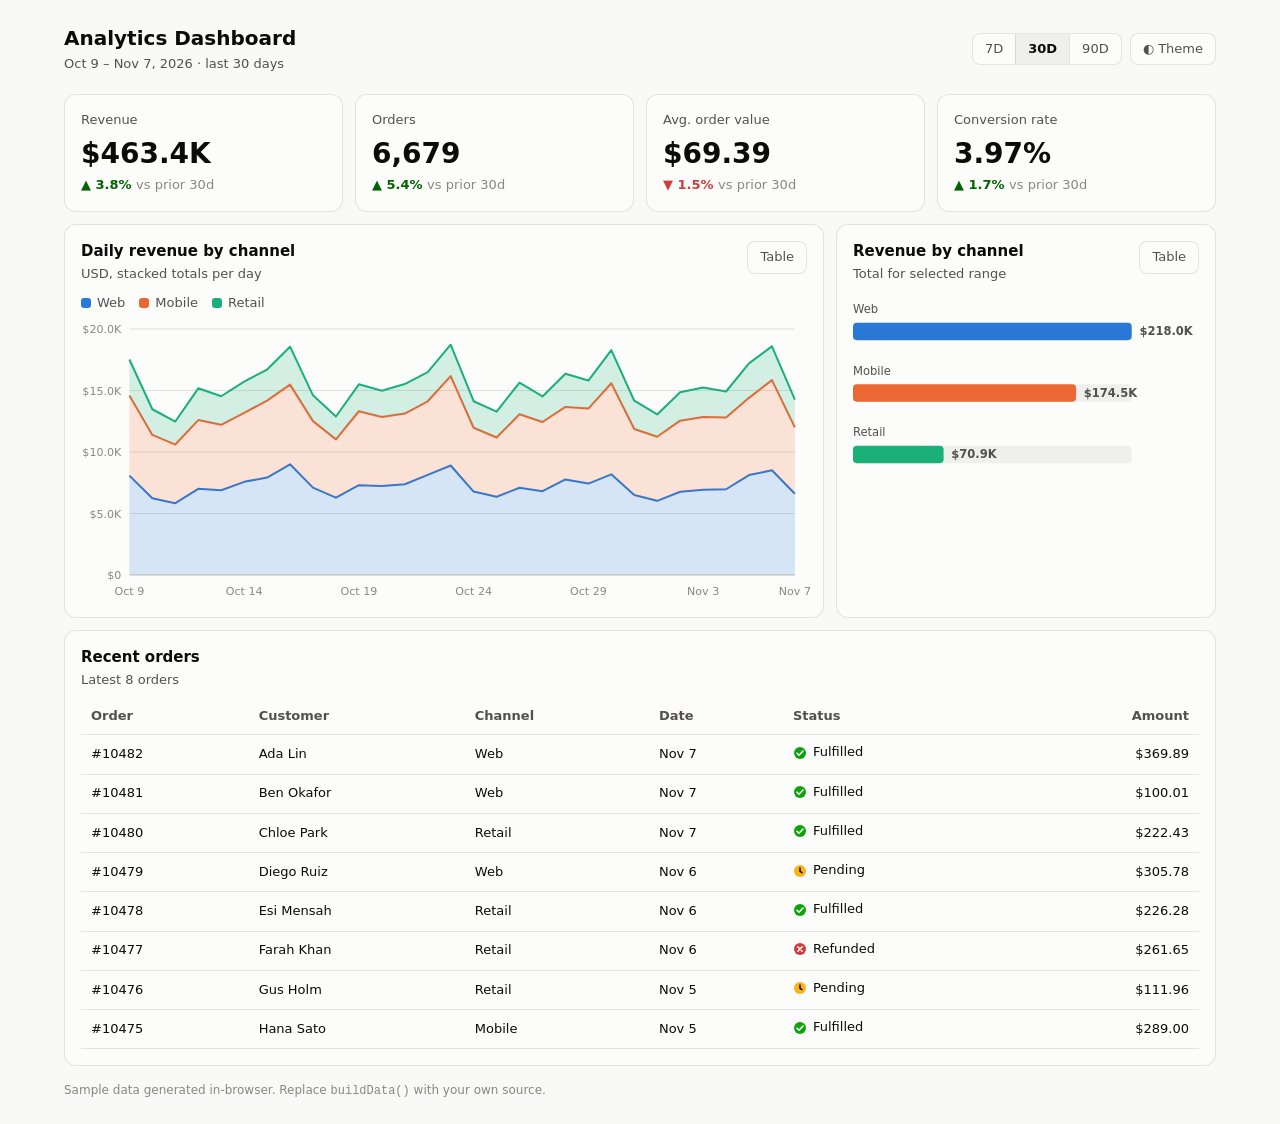
==== index.html @ fd79f094 "Add analytics dashboard Self-contained HTML dashboard with KPI tiles, stacked daily revenue chart, c" ====
<!DOCTYPE html>
<html lang="en">
<head>
<meta charset="utf-8">
<meta name="viewport" content="width=device-width, initial-scale=1">
<title>Analytics Dashboard</title>
<style>
  .viz-root {
    color-scheme: light;
    --page: #f9f9f7;
    --surface-1: #fcfcfb;
    --text-primary: #0b0b0b;
    --text-secondary: #52514e;
    --text-muted: #898781;
    --grid: #e1e0d9;
    --axis: #c3c2b7;
    --border: rgba(11,11,11,0.10);
    --good-text: #006300;
    --bad-text: #d03b3b;
    --series-1: #2a78d6;
    --series-2: #eb6834;
    --series-3: #1baf7a;
    --wash: rgba(11,11,11,0.05);
  }
  @media (prefers-color-scheme: dark) {
    :root:where(:not([data-theme="light"])) .viz-root {
      color-scheme: dark;
      --page: #0d0d0d; --surface-1: #1a1a19;
      --text-primary: #f0efec; --text-secondary: #c3c2b7; --text-muted: #898781;
      --grid: #2c2c2a; --axis: #383835; --border: rgba(255,255,255,0.10);
      --good-text: #0ca30c; --bad-text: #e66767;
      --series-1: #3987e5; --series-2: #d95926; --series-3: #199e70;
      --wash: rgba(255,255,255,0.06);
    }
  }
  :root[data-theme="dark"] .viz-root {
    color-scheme: dark;
    --page: #0d0d0d; --surface-1: #1a1a19;
    --text-primary: #f0efec; --text-secondary: #c3c2b7; --text-muted: #898781;
    --grid: #2c2c2a; --axis: #383835; --border: rgba(255,255,255,0.10);
    --good-text: #0ca30c; --bad-text: #e66767;
    --series-1: #3987e5; --series-2: #d95926; --series-3: #199e70;
    --wash: rgba(255,255,255,0.06);
  }

  * { box-sizing: border-box; }
  body { margin: 0; }
  html:has(.viz-root) body { background: #f9f9f7; }
  @media (prefers-color-scheme: dark) { html:where(:not([data-theme="light"])) body { background: #0d0d0d; } }
  html[data-theme="dark"] body { background: #0d0d0d; }
  html[data-theme="light"] body { background: #f9f9f7; }
  .viz-root {
    min-height: 100vh; background: var(--page); color: var(--text-primary);
    font: 14px/1.45 system-ui, -apple-system, "Segoe UI", sans-serif;
    padding: 24px; max-width: 1200px; margin: 0 auto;
  }
  header { display: flex; flex-wrap: wrap; gap: 12px; align-items: center; justify-content: space-between; margin-bottom: 20px; }
  h1 { font-size: 20px; margin: 0; font-weight: 650; }
  .sub { color: var(--text-secondary); font-size: 13px; margin-top: 2px; }
  .controls { display: flex; gap: 8px; align-items: center; flex-wrap: wrap; }
  .seg { display: inline-flex; border: 1px solid var(--border); border-radius: 8px; overflow: hidden; background: var(--surface-1); }
  .seg button, .btn {
    font: inherit; font-size: 13px; color: var(--text-secondary); background: transparent;
    border: 0; padding: 6px 12px; cursor: pointer;
  }
  .seg button + button { border-left: 1px solid var(--border); }
  .seg button[aria-pressed="true"] { color: var(--text-primary); background: var(--wash); font-weight: 600; }
  .btn { border: 1px solid var(--border); border-radius: 8px; background: var(--surface-1); }
  .seg button:hover, .btn:hover { background: var(--wash); }

  .tiles { display: grid; grid-template-columns: repeat(auto-fit, minmax(200px, 1fr)); gap: 12px; margin-bottom: 12px; }
  .card { background: var(--surface-1); border: 1px solid var(--border); border-radius: 12px; padding: 16px; }
  .tile .label { color: var(--text-secondary); font-size: 13px; }
  .tile .value { font-size: 28px; font-weight: 650; margin: 4px 0 2px; }
  .delta { font-size: 13px; font-weight: 600; }
  .delta.up { color: var(--good-text); }
  .delta.down { color: var(--bad-text); }
  .delta .vs { color: var(--text-muted); font-weight: 400; }

  .grid2 { display: grid; grid-template-columns: 2fr 1fr; gap: 12px; margin-bottom: 12px; }
  @media (max-width: 860px) { .grid2 { grid-template-columns: 1fr; } }
  .card h2 { font-size: 15px; margin: 0; font-weight: 600; }
  .card .cap { color: var(--text-secondary); font-size: 13px; margin: 2px 0 10px; }
  .card-head { display: flex; justify-content: space-between; align-items: flex-start; gap: 8px; }
  .legend { display: flex; gap: 14px; flex-wrap: wrap; font-size: 13px; color: var(--text-secondary); margin-bottom: 6px; }
  .legend span { display: inline-flex; align-items: center; gap: 6px; }
  .legend i { width: 10px; height: 10px; border-radius: 3px; display: inline-block; }

  .chart { position: relative; width: 100%; }
  .chart svg { display: block; width: 100%; height: auto; overflow: visible; }
  .chart text { fill: var(--text-muted); font-size: 11px; font-variant-numeric: tabular-nums; }
  .chart .dl { fill: var(--text-secondary); font-size: 12px; font-weight: 600; }
  .tooltip {
    position: absolute; pointer-events: none; background: var(--surface-1); color: var(--text-primary);
    border: 1px solid var(--border); border-radius: 8px; padding: 8px 10px; font-size: 12px;
    box-shadow: 0 4px 16px rgba(0,0,0,0.12); white-space: nowrap; opacity: 0; transition: opacity .08s; z-index: 5;
  }
  .tooltip .t { color: var(--text-secondary); margin-bottom: 4px; }
  .tooltip .r { display: flex; gap: 8px; align-items: center; justify-content: space-between; }
  .tooltip .r b { font-variant-numeric: tabular-nums; font-weight: 600; }
  .tooltip i { width: 8px; height: 8px; border-radius: 2px; display: inline-block; margin-right: 6px; }

  table { width: 100%; border-collapse: collapse; font-size: 13px; }
  th, td { text-align: left; padding: 8px 10px; border-bottom: 1px solid var(--border); }
  th { color: var(--text-secondary); font-weight: 600; }
  td.num, th.num { text-align: right; font-variant-numeric: tabular-nums; }
  .table-wrap { max-height: 320px; overflow: auto; }
  .status { display: inline-flex; align-items: center; gap: 6px; }
  .status svg { width: 14px; height: 14px; }
  .hidden { display: none; }
  footer { color: var(--text-muted); font-size: 12px; margin-top: 16px; }
</style>
</head>
<body>
<div class="viz-root">
  <header>
    <div>
      <h1>Analytics Dashboard</h1>
      <div class="sub" id="rangeLabel"></div>
    </div>
    <div class="controls">
      <div class="seg" role="group" aria-label="Date range" id="rangeSeg">
        <button data-days="7">7D</button>
        <button data-days="30" aria-pressed="true">30D</button>
        <button data-days="90">90D</button>
      </div>
      <button class="btn" id="themeBtn" aria-label="Toggle theme">◐ Theme</button>
    </div>
  </header>

  <section class="tiles" id="tiles"></section>

  <section class="grid2">
    <div class="card">
      <div class="card-head">
        <div>
          <h2>Daily revenue by channel</h2>
          <div class="cap">USD, stacked totals per day</div>
        </div>
        <button class="btn" data-toggle="revenue">Table</button>
      </div>
      <div class="legend" id="revLegend"></div>
      <div class="chart" id="revChart"></div>
      <div class="table-wrap hidden" id="revTable"></div>
    </div>
    <div class="card">
      <div class="card-head">
        <div>
          <h2>Revenue by channel</h2>
          <div class="cap">Total for selected range</div>
        </div>
        <button class="btn" data-toggle="channel">Table</button>
      </div>
      <div class="chart" id="chanChart"></div>
      <div class="table-wrap hidden" id="chanTable"></div>
    </div>
  </section>

  <section class="card">
    <h2>Recent orders</h2>
    <div class="cap">Latest 8 orders</div>
    <div id="orders"></div>
  </section>

  <footer>Sample data generated in-browser. Replace <code>buildData()</code> with your own source.</footer>
</div>

<script>
(() => {
  // ---------- Sample data (deterministic) ----------
  const CHANNELS = [
    { key: 'web',    name: 'Web',    color: 'var(--series-1)' },
    { key: 'mobile', name: 'Mobile', color: 'var(--series-2)' },
    { key: 'retail', name: 'Retail', color: 'var(--series-3)' },
  ];
  function rng(seed) { return () => (seed = (seed * 16807) % 2147483647) / 2147483647; }
  function buildData() {
    const r = rng(42), days = [], today = new Date('2026-11-07');
    for (let i = 179; i >= 0; i--) {
      const d = new Date(today); d.setDate(d.getDate() - i);
      const t = 180 - i, wk = [0.85, 1, 1, 1.02, 1.08, 1.2, 0.95][d.getDay()];
      days.push({
        date: d,
        web:    Math.round((5200 + t * 9  + r() * 900) * wk),
        mobile: Math.round((3100 + t * 14 + r() * 700) * wk),
        retail: Math.round((2400 - t * 2  + r() * 600) * wk),
        orders: Math.round((140 + t * 0.4 + r() * 30) * wk),
        visitors: Math.round((4200 + t * 6 + r() * 600) * wk),
      });
    }
    return days;
  }
  const DATA = buildData();
  const fmt$ = v => '$' + (v >= 1e6 ? (v / 1e6).toFixed(2) + 'M' : v >= 1e3 ? (v / 1e3).toFixed(1) + 'K' : v.toFixed(0));
  const fmtN = v => v.toLocaleString('en-US');
  const fmtD = d => d.toLocaleDateString('en-US', { month: 'short', day: 'numeric' });
  const sum = (a, f) => a.reduce((s, x) => s + f(x), 0);
  const total = d => d.web + d.mobile + d.retail;
  const svgNS = 'http://www.w3.org/2000/svg';
  const el = (tag, attrs = {}, parent) => {
    const n = document.createElementNS(svgNS, tag);
    for (const k in attrs) n.setAttribute(k, attrs[k]);
    if (parent) parent.appendChild(n);
    return n;
  };
  const niceMax = v => { const p = Math.pow(10, Math.floor(Math.log10(v))); return Math.ceil(v / p / 2) * 2 * p; };

  let days = 30;

  // ---------- KPI tiles ----------
  function renderTiles(cur, prev) {
    const kpis = [
      { label: 'Revenue', f: d => total(d), fmt: fmt$ },
      { label: 'Orders', f: d => d.orders, fmt: fmtN },
      { label: 'Avg. order value', agg: a => sum(a, total) / sum(a, d => d.orders), fmt: v => '$' + v.toFixed(2) },
      { label: 'Conversion rate', agg: a => sum(a, d => d.orders) / sum(a, d => d.visitors) * 100, fmt: v => v.toFixed(2) + '%' },
    ];
    const box = document.getElementById('tiles'); box.innerHTML = '';
    for (const k of kpis) {
      const c = k.agg ? k.agg(cur) : sum(cur, k.f), p = k.agg ? k.agg(prev) : sum(prev, k.f);
      const pct = (c - p) / p * 100, up = pct >= 0;
      const div = document.createElement('div'); div.className = 'card tile';
      div.innerHTML = `<div class="label">${k.label}</div><div class="value">${k.fmt(c)}</div>
        <div class="delta ${up ? 'up' : 'down'}">${up ? '▲' : '▼'} ${Math.abs(pct).toFixed(1)}% <span class="vs">vs prior ${days}d</span></div>`;
      box.appendChild(div);
    }
  }

  // ---------- Tooltip helper ----------
  function tooltip(container) {
    const t = document.createElement('div'); t.className = 'tooltip'; container.appendChild(t);
    return {
      show(html, x, y) {
        t.innerHTML = html; t.style.opacity = 1;
        const w = t.offsetWidth, cw = container.clientWidth;
        t.style.left = Math.min(Math.max(x + 12, 0), cw - w) + 'px';
        t.style.top = Math.max(y - t.offsetHeight - 8, 0) + 'px';
      },
      hide() { t.style.opacity = 0; },
    };
  }

  // ---------- Stacked area (line) chart ----------
  function renderRevenue(cur) {
    const box = document.getElementById('revChart'); box.innerHTML = '';
    const W = 720, H = 280, m = { t: 10, r: 12, b: 26, l: 48 };
    const iw = W - m.l - m.r, ih = H - m.t - m.b;
    const svg = el('svg', { viewBox: `0 0 ${W} ${H}`, role: 'img', 'aria-label': 'Stacked daily revenue by channel' }, box);
    const max = niceMax(Math.max(...cur.map(total)));
    const x = i => m.l + (cur.length === 1 ? iw / 2 : i / (cur.length - 1) * iw);
    const y = v => m.t + ih - v / max * ih;

    for (let k = 0; k <= 4; k++) {
      const v = max / 4 * k, yy = y(v);
      el('line', { x1: m.l, x2: W - m.r, y1: yy, y2: yy, stroke: k ? 'var(--grid)' : 'var(--axis)', 'stroke-width': 1 }, svg);
      el('text', { x: m.l - 8, y: yy + 4, 'text-anchor': 'end' }, svg).textContent = fmt$(v);
    }
    const step = Math.ceil(cur.length / 6);
    cur.forEach((d, i) => {
      if (i % step === 0 || i === cur.length - 1) {
        if (i !== cur.length - 1 && cur.length - 1 - i < step / 2) return;
        el('text', { x: x(i), y: H - 6, 'text-anchor': 'middle' }, svg).textContent = fmtD(d.date);
      }
    });

    // stacked bands, drawn bottom-up
    let base = cur.map(() => 0);
    CHANNELS.forEach(ch => {
      const top = cur.map((d, i) => base[i] + d[ch.key]);
      const pts = top.map((v, i) => `${x(i)},${y(v)}`).join(' ');
      const back = base.map((v, i) => `${x(i)},${y(v)}`).reverse().join(' ');
      el('polygon', { points: pts + ' ' + back, fill: ch.color, 'fill-opacity': 0.18 }, svg);
      el('polyline', { points: pts, fill: 'none', stroke: ch.color, 'stroke-width': 2, 'stroke-linejoin': 'round' }, svg);
      base = top;
    });

    // hover crosshair
    const cross = el('line', { y1: m.t, y2: m.t + ih, stroke: 'var(--text-muted)', 'stroke-width': 1, 'stroke-dasharray': '3 3', opacity: 0 }, svg);
    const dots = CHANNELS.map(ch => el('circle', { r: 4, fill: ch.color, stroke: 'var(--surface-1)', 'stroke-width': 2, opacity: 0 }, svg));
    const hit = el('rect', { x: m.l, y: m.t, width: iw, height: ih, fill: 'transparent' }, svg);
    const tt = tooltip(box);
    const move = ev => {
      const r = svg.getBoundingClientRect(), sx = (ev.clientX - r.left) / r.width * W;
      const i = Math.max(0, Math.min(cur.length - 1, Math.round((sx - m.l) / iw * (cur.length - 1))));
      const d = cur[i]; let acc = 0;
      cross.setAttribute('x1', x(i)); cross.setAttribute('x2', x(i)); cross.setAttribute('opacity', 1);
      CHANNELS.forEach((ch, j) => { acc += d[ch.key]; dots[j].setAttribute('cx', x(i)); dots[j].setAttribute('cy', y(acc)); dots[j].setAttribute('opacity', 1); });
      const rows = [...CHANNELS].reverse().map(ch => `<div class="r"><span><i style="background:${ch.color}"></i>${ch.name}</span><b>${fmt$(d[ch.key])}</b></div>`).join('');
      tt.show(`<div class="t">${fmtD(d.date)}</div>${rows}<div class="r" style="margin-top:4px"><span>Total</span><b>${fmt$(total(d))}</b></div>`,
        x(i) / W * r.width, y(total(d)) / H * r.height);
    };
    hit.addEventListener('pointermove', move);
    hit.addEventListener('pointerleave', () => { tt.hide(); cross.setAttribute('opacity', 0); dots.forEach(c => c.setAttribute('opacity', 0)); });

    document.getElementById('revLegend').innerHTML = CHANNELS.map(ch => `<span><i style="background:${ch.color}"></i>${ch.name}</span>`).join('');
    document.getElementById('revTable').innerHTML = `<table><thead><tr><th>Date</th>${CHANNELS.map(c => `<th class="num">${c.name}</th>`).join('')}<th class="num">Total</th></tr></thead><tbody>${
      [...cur].reverse().map(d => `<tr><td>${fmtD(d.date)}</td>${CHANNELS.map(c => `<td class="num">${fmtN(d[c.key])}</td>`).join('')}<td class="num">${fmtN(total(d))}</td></tr>`).join('')}</tbody></table>`;
  }

  // ---------- Horizontal bar chart ----------
  function renderChannels(cur) {
    const box = document.getElementById('chanChart'); box.innerHTML = '';
    const vals = CHANNELS.map(ch => ({ ...ch, v: sum(cur, d => d[ch.key]) }));
    const all = sum(vals, d => d.v), max = Math.max(...vals.map(d => d.v));
    const W = 360, rowH = 64, H = vals.length * rowH + 8, lw = 0;
    const svg = el('svg', { viewBox: `0 0 ${W} ${H}`, role: 'img', 'aria-label': 'Revenue by channel' }, box);
    const tt = tooltip(box);
    vals.forEach((d, i) => {
      const y0 = i * rowH + 8, bw = Math.max(4, d.v / max * (W - 70));
      el('text', { x: lw, y: y0 + 12, class: 'dl', style: 'font-weight:500' }, svg).textContent = d.name;
      el('rect', { x: lw, y: y0 + 22, width: W - 70, height: 18, rx: 4, fill: 'var(--wash)' }, svg);
      el('rect', { x: lw, y: y0 + 22, width: bw, height: 18, rx: 4, fill: d.color }, svg);
      el('text', { x: lw + bw + 8, y: y0 + 35, class: 'dl' }, svg).textContent = fmt$(d.v);
      const hit = el('rect', { x: 0, y: y0, width: W, height: rowH, fill: 'transparent' }, svg);
      hit.addEventListener('pointermove', ev => {
        const r = box.getBoundingClientRect();
        tt.show(`<div class="t">${d.name}</div><div class="r"><span>Revenue</span><b>${fmt$(d.v)}</b></div><div class="r"><span>Share</span><b>${(d.v / all * 100).toFixed(1)}%</b></div>`,
          ev.clientX - r.left, ev.clientY - r.top);
      });
      hit.addEventListener('pointerleave', tt.hide);
    });
    document.getElementById('chanTable').innerHTML = `<table><thead><tr><th>Channel</th><th class="num">Revenue</th><th class="num">Share</th></tr></thead><tbody>${
      vals.map(d => `<tr><td>${d.name}</td><td class="num">${fmtN(d.v)}</td><td class="num">${(d.v / all * 100).toFixed(1)}%</td></tr>`).join('')}</tbody></table>`;
  }

  // ---------- Orders table ----------
  const ICONS = {
    Fulfilled: { color: '#0ca30c', svg: '<circle cx="7" cy="7" r="6" fill="#0ca30c"/><path d="M4 7.2l2 2 4-4.2" stroke="#fff" stroke-width="1.6" fill="none" stroke-linecap="round"/>' },
    Pending:   { color: '#fab219', svg: '<circle cx="7" cy="7" r="6" fill="#fab219"/><path d="M7 4v3.4l2 1.2" stroke="#0b0b0b" stroke-width="1.5" fill="none" stroke-linecap="round"/>' },
    Refunded:  { color: '#d03b3b', svg: '<circle cx="7" cy="7" r="6" fill="#d03b3b"/><path d="M4.8 4.8l4.4 4.4M9.2 4.8l-4.4 4.4" stroke="#fff" stroke-width="1.5" stroke-linecap="round"/>' },
  };
  function renderOrders() {
    const r = rng(7), names = ['Ada Lin', 'Ben Okafor', 'Chloe Park', 'Diego Ruiz', 'Esi Mensah', 'Farah Khan', 'Gus Holm', 'Hana Sato'];
    const st = ['Fulfilled', 'Fulfilled', 'Fulfilled', 'Pending', 'Fulfilled', 'Refunded', 'Pending', 'Fulfilled'];
    const rows = names.map((n, i) => ({ id: 10482 - i, n, ch: CHANNELS[Math.floor(r() * 3)].name, amt: 20 + r() * 380, s: st[i], d: DATA[DATA.length - 1 - Math.floor(i / 3)].date }));
    document.getElementById('orders').innerHTML = `<table><thead><tr><th>Order</th><th>Customer</th><th>Channel</th><th>Date</th><th>Status</th><th class="num">Amount</th></tr></thead><tbody>${
      rows.map(o => `<tr><td>#${o.id}</td><td>${o.n}</td><td>${o.ch}</td><td>${fmtD(o.d)}</td>
        <td><span class="status"><svg viewBox="0 0 14 14" aria-hidden="true">${ICONS[o.s].svg}</svg>${o.s}</span></td>
        <td class="num">$${o.amt.toFixed(2)}</td></tr>`).join('')}</tbody></table>`;
  }

  // ---------- Wiring ----------
  function render() {
    const cur = DATA.slice(-days), prev = DATA.slice(-days * 2, -days);
    document.getElementById('rangeLabel').textContent = `${fmtD(cur[0].date)} – ${fmtD(cur[cur.length - 1].date)}, 2026 · last ${days} days`;
    renderTiles(cur, prev); renderRevenue(cur); renderChannels(cur);
  }
  document.getElementById('rangeSeg').addEventListener('click', e => {
    const b = e.target.closest('button'); if (!b) return;
    days = +b.dataset.days;
    document.querySelectorAll('#rangeSeg button').forEach(x => x.setAttribute('aria-pressed', x === b));
    render();
  });
  document.querySelectorAll('[data-toggle]').forEach(b => b.addEventListener('click', () => {
    const k = b.dataset.toggle, chart = document.getElementById(k === 'revenue' ? 'revChart' : 'chanChart');
    const table = document.getElementById(k === 'revenue' ? 'revTable' : 'chanTable');
    const showTable = table.classList.contains('hidden');
    table.classList.toggle('hidden', !showTable); chart.classList.toggle('hidden', showTable);
    if (k === 'revenue') document.getElementById('revLegend').classList.toggle('hidden', showTable);
    b.textContent = showTable ? 'Chart' : 'Table';
  }));
  document.getElementById('themeBtn').addEventListener('click', () => {
    const root = document.documentElement;
    const dark = root.dataset.theme ? root.dataset.theme === 'dark' : matchMedia('(prefers-color-scheme: dark)').matches;
    root.dataset.theme = dark ? 'light' : 'dark';
  });
  render(); renderOrders();
})();
</script>
</body>
</html>
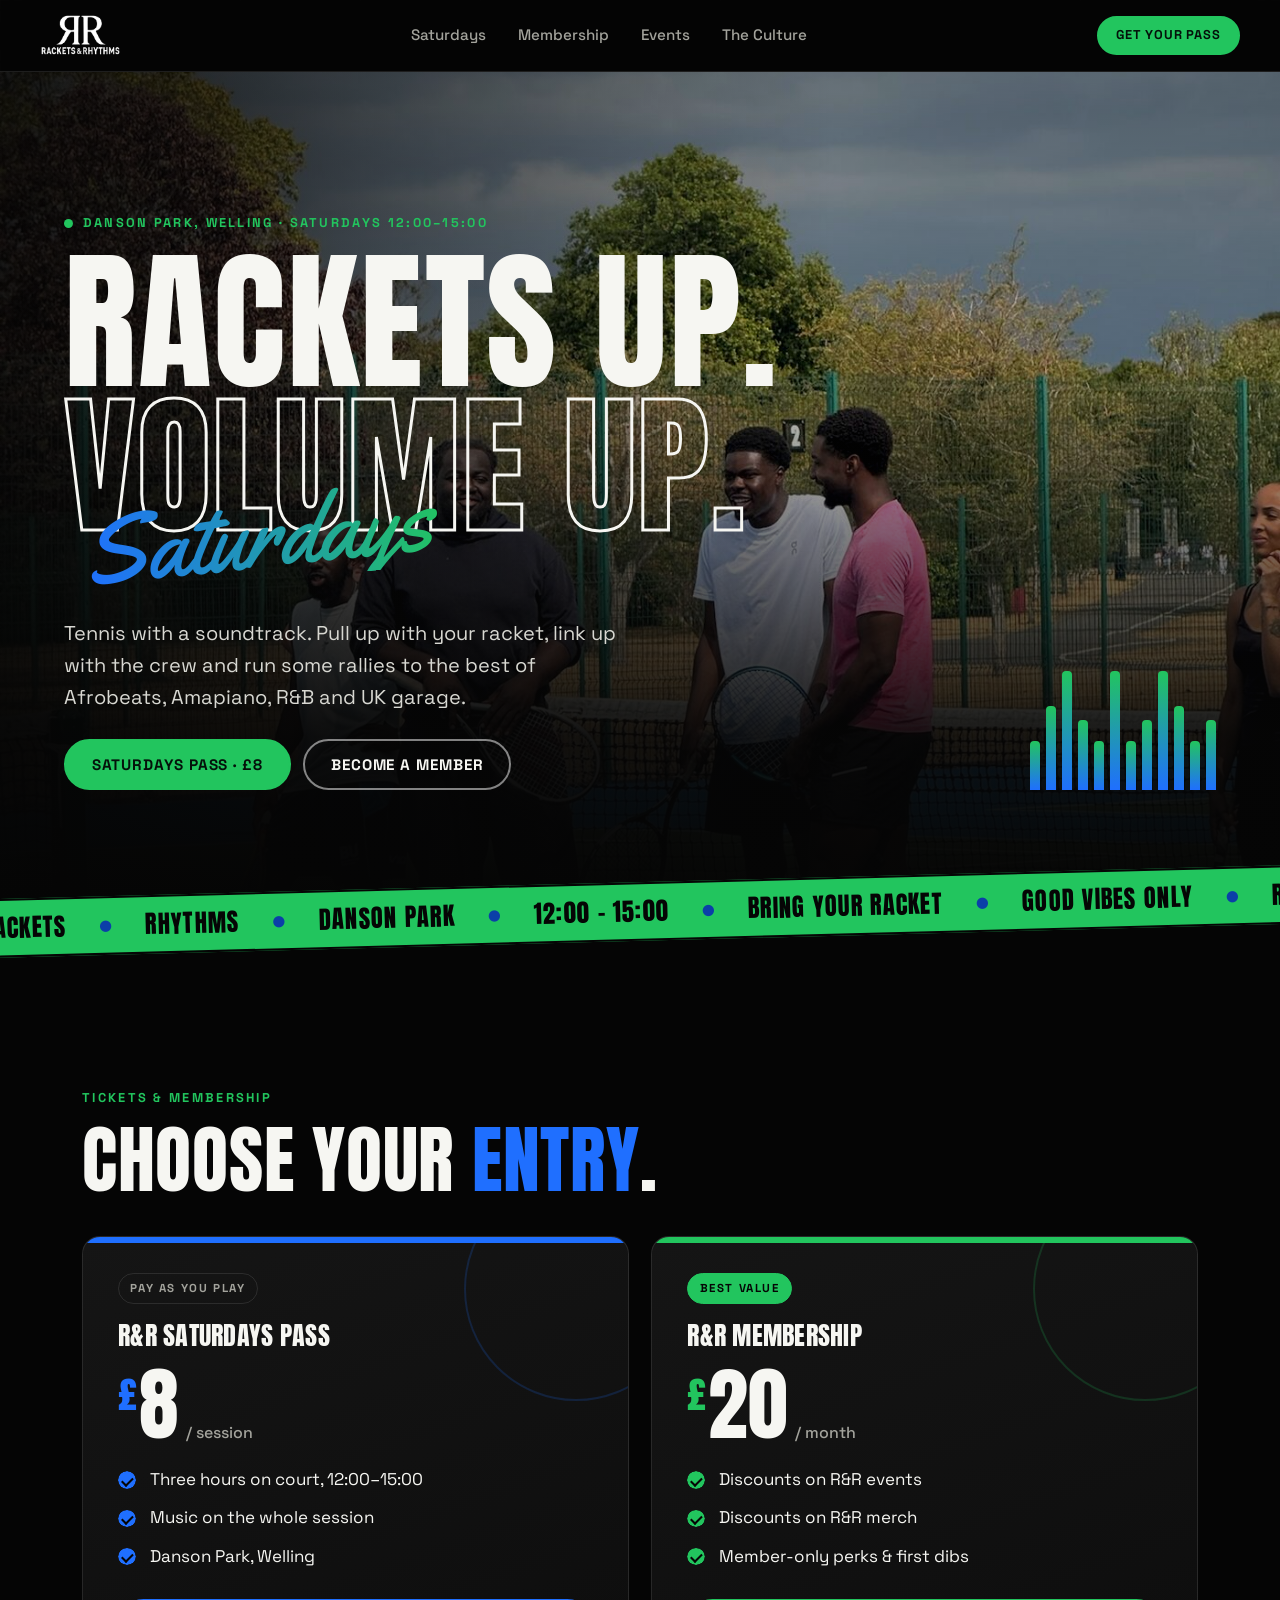
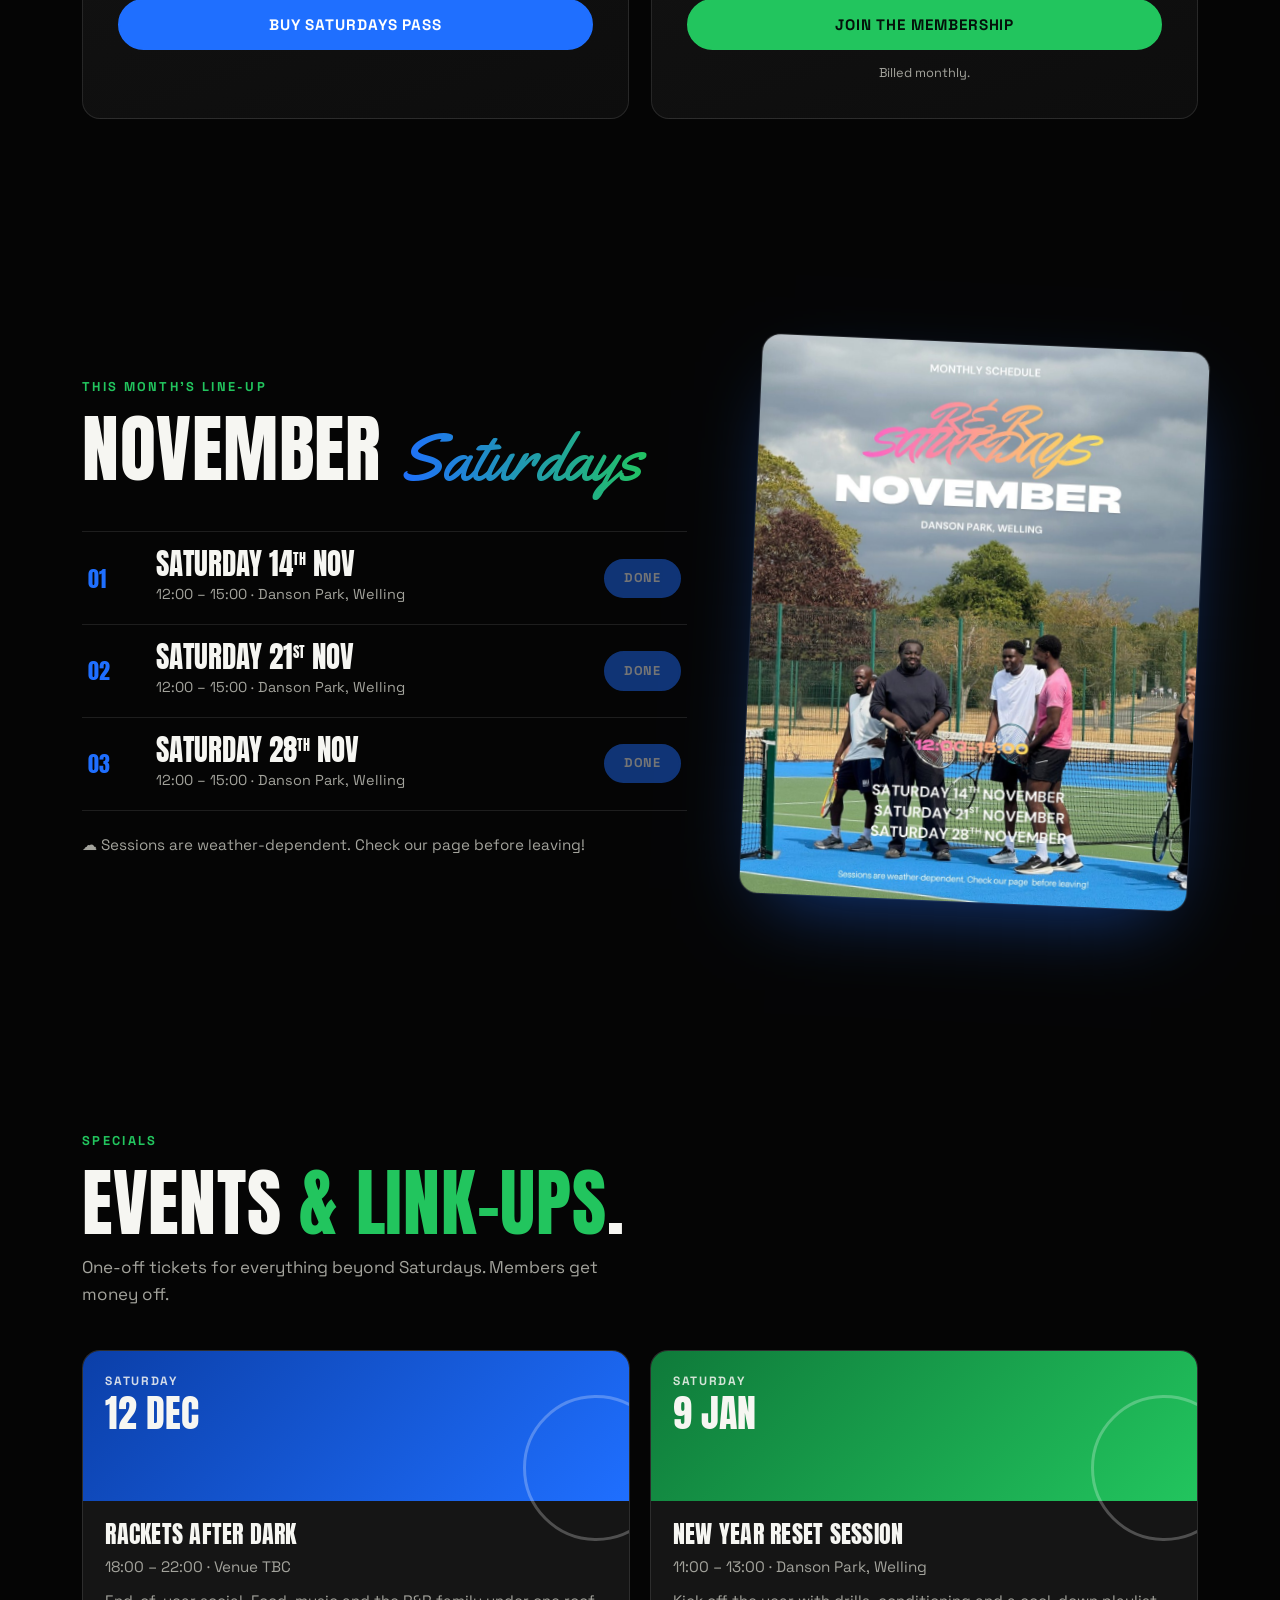
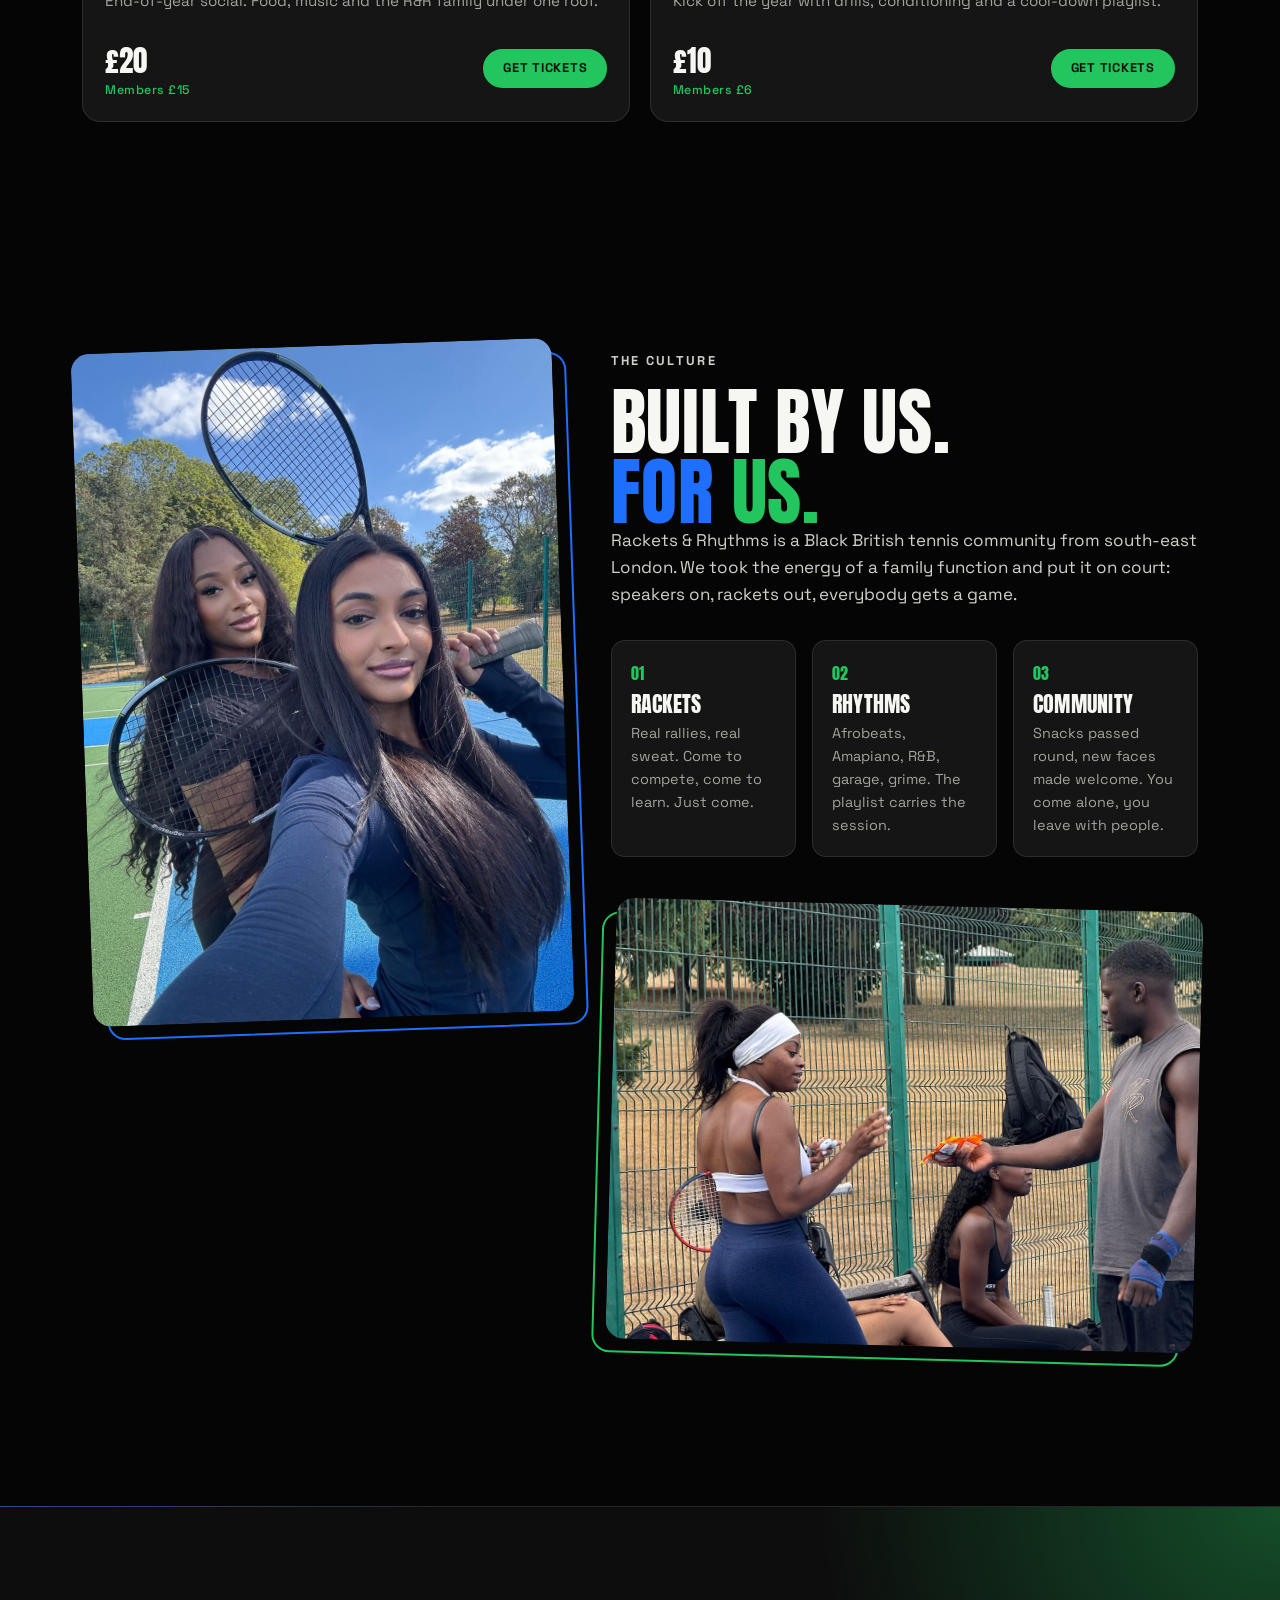
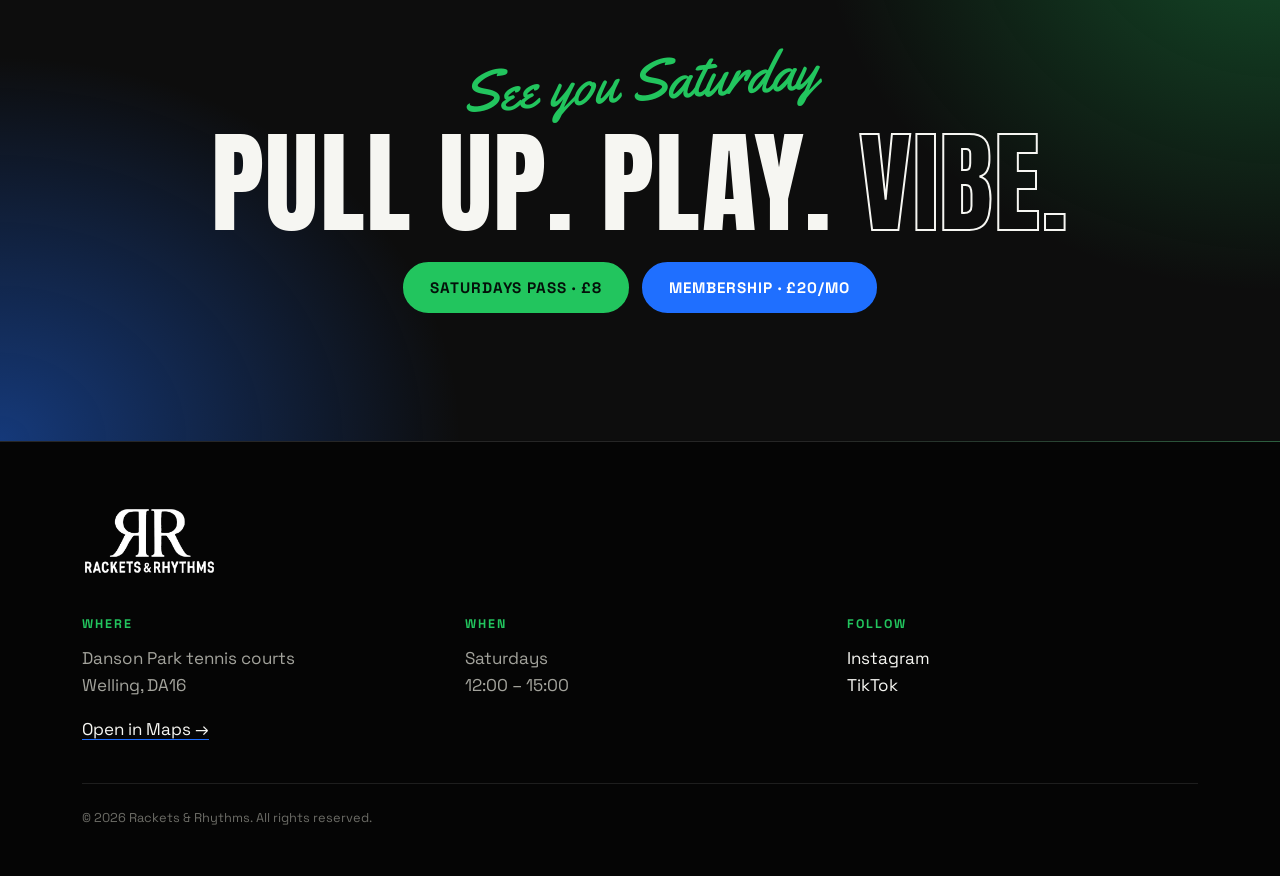
==== commit cadfdfb5: "Add Rackets & Rhythms website Black/blue/green landing page with Saturdays Pass (£8), membership (£2" ====
--- a/index.html
+++ b/index.html
@@ -1,371 +1,202 @@
 <!DOCTYPE html>
-<html lang="en">
+<html lang="en-GB">
 <head>
-<meta charset="utf-8">
-<meta name="viewport" content="width=device-width, initial-scale=1">
-<title>Analytics Dashboard</title>
-<style>
-  .viz-root {
-    color-scheme: light;
-    --page: #f9f9f7;
-    --surface-1: #fcfcfb;
-    --text-primary: #0b0b0b;
-    --text-secondary: #52514e;
-    --text-muted: #898781;
-    --grid: #e1e0d9;
-    --axis: #c3c2b7;
-    --border: rgba(11,11,11,0.10);
-    --good-text: #006300;
-    --bad-text: #d03b3b;
-    --series-1: #2a78d6;
-    --series-2: #eb6834;
-    --series-3: #1baf7a;
-    --wash: rgba(11,11,11,0.05);
-  }
-  @media (prefers-color-scheme: dark) {
-    :root:where(:not([data-theme="light"])) .viz-root {
-      color-scheme: dark;
-      --page: #0d0d0d; --surface-1: #1a1a19;
-      --text-primary: #f0efec; --text-secondary: #c3c2b7; --text-muted: #898781;
-      --grid: #2c2c2a; --axis: #383835; --border: rgba(255,255,255,0.10);
-      --good-text: #0ca30c; --bad-text: #e66767;
-      --series-1: #3987e5; --series-2: #d95926; --series-3: #199e70;
-      --wash: rgba(255,255,255,0.06);
-    }
-  }
-  :root[data-theme="dark"] .viz-root {
-    color-scheme: dark;
-    --page: #0d0d0d; --surface-1: #1a1a19;
-    --text-primary: #f0efec; --text-secondary: #c3c2b7; --text-muted: #898781;
-    --grid: #2c2c2a; --axis: #383835; --border: rgba(255,255,255,0.10);
-    --good-text: #0ca30c; --bad-text: #e66767;
-    --series-1: #3987e5; --series-2: #d95926; --series-3: #199e70;
-    --wash: rgba(255,255,255,0.06);
-  }
-
-  * { box-sizing: border-box; }
-  body { margin: 0; }
-  html:has(.viz-root) body { background: #f9f9f7; }
-  @media (prefers-color-scheme: dark) { html:where(:not([data-theme="light"])) body { background: #0d0d0d; } }
-  html[data-theme="dark"] body { background: #0d0d0d; }
-  html[data-theme="light"] body { background: #f9f9f7; }
-  .viz-root {
-    min-height: 100vh; background: var(--page); color: var(--text-primary);
-    font: 14px/1.45 system-ui, -apple-system, "Segoe UI", sans-serif;
-    padding: 24px; max-width: 1200px; margin: 0 auto;
-  }
-  header { display: flex; flex-wrap: wrap; gap: 12px; align-items: center; justify-content: space-between; margin-bottom: 20px; }
-  h1 { font-size: 20px; margin: 0; font-weight: 650; }
-  .sub { color: var(--text-secondary); font-size: 13px; margin-top: 2px; }
-  .controls { display: flex; gap: 8px; align-items: center; flex-wrap: wrap; }
-  .seg { display: inline-flex; border: 1px solid var(--border); border-radius: 8px; overflow: hidden; background: var(--surface-1); }
-  .seg button, .btn {
-    font: inherit; font-size: 13px; color: var(--text-secondary); background: transparent;
-    border: 0; padding: 6px 12px; cursor: pointer;
-  }
-  .seg button + button { border-left: 1px solid var(--border); }
-  .seg button[aria-pressed="true"] { color: var(--text-primary); background: var(--wash); font-weight: 600; }
-  .btn { border: 1px solid var(--border); border-radius: 8px; background: var(--surface-1); }
-  .seg button:hover, .btn:hover { background: var(--wash); }
-
-  .tiles { display: grid; grid-template-columns: repeat(auto-fit, minmax(200px, 1fr)); gap: 12px; margin-bottom: 12px; }
-  .card { background: var(--surface-1); border: 1px solid var(--border); border-radius: 12px; padding: 16px; }
-  .tile .label { color: var(--text-secondary); font-size: 13px; }
-  .tile .value { font-size: 28px; font-weight: 650; margin: 4px 0 2px; }
-  .delta { font-size: 13px; font-weight: 600; }
-  .delta.up { color: var(--good-text); }
-  .delta.down { color: var(--bad-text); }
-  .delta .vs { color: var(--text-muted); font-weight: 400; }
-
-  .grid2 { display: grid; grid-template-columns: 2fr 1fr; gap: 12px; margin-bottom: 12px; }
-  @media (max-width: 860px) { .grid2 { grid-template-columns: 1fr; } }
-  .card h2 { font-size: 15px; margin: 0; font-weight: 600; }
-  .card .cap { color: var(--text-secondary); font-size: 13px; margin: 2px 0 10px; }
-  .card-head { display: flex; justify-content: space-between; align-items: flex-start; gap: 8px; }
-  .legend { display: flex; gap: 14px; flex-wrap: wrap; font-size: 13px; color: var(--text-secondary); margin-bottom: 6px; }
-  .legend span { display: inline-flex; align-items: center; gap: 6px; }
-  .legend i { width: 10px; height: 10px; border-radius: 3px; display: inline-block; }
-
-  .chart { position: relative; width: 100%; }
-  .chart svg { display: block; width: 100%; height: auto; overflow: visible; }
-  .chart text { fill: var(--text-muted); font-size: 11px; font-variant-numeric: tabular-nums; }
-  .chart .dl { fill: var(--text-secondary); font-size: 12px; font-weight: 600; }
-  .tooltip {
-    position: absolute; pointer-events: none; background: var(--surface-1); color: var(--text-primary);
-    border: 1px solid var(--border); border-radius: 8px; padding: 8px 10px; font-size: 12px;
-    box-shadow: 0 4px 16px rgba(0,0,0,0.12); white-space: nowrap; opacity: 0; transition: opacity .08s; z-index: 5;
-  }
-  .tooltip .t { color: var(--text-secondary); margin-bottom: 4px; }
-  .tooltip .r { display: flex; gap: 8px; align-items: center; justify-content: space-between; }
-  .tooltip .r b { font-variant-numeric: tabular-nums; font-weight: 600; }
-  .tooltip i { width: 8px; height: 8px; border-radius: 2px; display: inline-block; margin-right: 6px; }
-
-  table { width: 100%; border-collapse: collapse; font-size: 13px; }
-  th, td { text-align: left; padding: 8px 10px; border-bottom: 1px solid var(--border); }
-  th { color: var(--text-secondary); font-weight: 600; }
-  td.num, th.num { text-align: right; font-variant-numeric: tabular-nums; }
-  .table-wrap { max-height: 320px; overflow: auto; }
-  .status { display: inline-flex; align-items: center; gap: 6px; }
-  .status svg { width: 14px; height: 14px; }
-  .hidden { display: none; }
-  footer { color: var(--text-muted); font-size: 12px; margin-top: 16px; }
-</style>
+  <meta charset="utf-8">
+  <meta name="viewport" content="width=device-width, initial-scale=1">
+  <title>Rackets &amp; Rhythms — Tennis. Music. Community.</title>
+  <meta name="description" content="Rackets & Rhythms: Saturday tennis sessions with a soundtrack at Danson Park, Welling. Grab an R&R Saturdays pass, join as a member, or book our events.">
+  <meta name="theme-color" content="#050505">
+  <link rel="icon" href="assets/img/favicon.png">
+  <link rel="preconnect" href="https://fonts.googleapis.com">
+  <link rel="preconnect" href="https://fonts.gstatic.com" crossorigin>
+  <link href="https://fonts.googleapis.com/css2?family=Anton&family=Space+Grotesk:wght@400;500;700&family=Yellowtail&display=swap" rel="stylesheet">
+  <link rel="stylesheet" href="assets/site.css">
 </head>
 <body>
-<div class="viz-root">
-  <header>
+
+<!-- ============ NAV ============ -->
+<header class="nav" id="top">
+  <a href="#top" class="nav__logo" aria-label="Rackets & Rhythms home">
+    <img src="assets/img/logo.png" alt="Rackets & Rhythms">
+  </a>
+  <nav class="nav__links" aria-label="Main">
+    <a href="#saturdays">Saturdays</a>
+    <a href="#membership">Membership</a>
+    <a href="#events">Events</a>
+    <a href="#culture">The Culture</a>
+  </nav>
+  <a href="#tickets" class="btn btn--green btn--sm">Get your pass</a>
+</header>
+
+<main>
+
+<!-- ============ HERO ============ -->
+<section class="hero">
+  <div class="hero__media">
+    <img src="assets/img/crew.jpg" alt="Rackets & Rhythms players laughing together on the blue courts at Danson Park">
+  </div>
+  <div class="hero__content">
+    <p class="kicker"><span class="dot"></span> Danson Park, Welling · Saturdays 12:00–15:00</p>
+    <h1 class="hero__title">
+      <span>Rackets up.</span>
+      <span class="outline">Volume up.</span>
+    </h1>
+    <p class="script hero__script">Saturdays</p>
+    <p class="hero__lede">Tennis with a soundtrack. Pull up with your racket, link up with the crew and run some rallies to the best of Afrobeats, Amapiano, R&amp;B and UK garage.</p>
+    <div class="hero__ctas">
+      <a href="#tickets" class="btn btn--green">Saturdays Pass · £8</a>
+      <a href="#membership" class="btn btn--ghost">Become a member</a>
+    </div>
+  </div>
+  <div class="eq" aria-hidden="true">
+    <span></span><span></span><span></span><span></span><span></span><span></span><span></span><span></span><span></span><span></span><span></span><span></span>
+  </div>
+</section>
+
+<!-- ============ TICKER ============ -->
+<div class="ticker" aria-hidden="true">
+  <div class="ticker__track">
+    <span>Rackets</span><b>●</b><span>Rhythms</span><b>●</b><span>Danson Park</span><b>●</b><span>12:00 – 15:00</span><b>●</b><span>Bring your racket</span><b>●</b><span>Good vibes only</span><b>●</b>
+    <span>Rackets</span><b>●</b><span>Rhythms</span><b>●</b><span>Danson Park</span><b>●</b><span>12:00 – 15:00</span><b>●</b><span>Bring your racket</span><b>●</b><span>Good vibes only</span><b>●</b>
+  </div>
+</div>
+
+<!-- ============ TICKETS ============ -->
+<section class="section" id="tickets">
+  <div class="section__head">
+    <p class="kicker">Tickets &amp; membership</p>
+    <h2>Choose your <span class="hl-blue">entry</span>.</h2>
+  </div>
+
+  <div class="price-grid">
+    <article class="price-card price-card--blue" id="saturdays">
+      <div class="price-card__tag">Pay as you play</div>
+      <h3>R&amp;R Saturdays Pass</h3>
+      <p class="price"><span class="price__cur">£</span>8<span class="price__per">/ session</span></p>
+      <ul class="ticks">
+        <li>Three hours on court, 12:00–15:00</li>
+        <li>Music on the whole session</li>
+        <li>Danson Park, Welling</li>
+      </ul>
+      <button class="btn btn--blue btn--block" data-buy="saturdaysPass">Buy Saturdays Pass</button>
+    </article>
+
+    <article class="price-card price-card--green" id="membership">
+      <div class="price-card__tag price-card__tag--hot">Best value</div>
+      <h3>R&amp;R Membership</h3>
+      <p class="price"><span class="price__cur">£</span>20<span class="price__per">/ month</span></p>
+      <ul class="ticks">
+        <li>Discounts on R&amp;R events</li>
+        <li>Discounts on R&amp;R merch</li>
+        <li>Member-only perks &amp; first dibs</li>
+      </ul>
+      <button class="btn btn--green btn--block" data-buy="membership">Join the membership</button>
+      <p class="fine">Billed monthly.</p>
+    </article>
+  </div>
+</section>
+
+<!-- ============ SCHEDULE ============ -->
+<section class="section section--split" id="schedule">
+  <div>
+    <div class="section__head">
+      <p class="kicker">This month's line-up</p>
+      <h2>November <span class="script script--inline">Saturdays</span></h2>
+    </div>
+    <ol class="tracklist" id="tracklist"><!-- filled by assets/site.js --></ol>
+    <p class="note">☁️ Sessions are weather-dependent. Check our page before leaving!</p>
+  </div>
+  <figure class="flyer">
+    <img src="assets/img/november-flyer.jpg" alt="R&R Saturdays November flyer: Saturday 14th, 21st and 28th November, 12:00 to 15:00, Danson Park, Welling" loading="lazy">
+  </figure>
+</section>
+
+<!-- ============ EVENTS ============ -->
+<section class="section" id="events">
+  <div class="section__head">
+    <p class="kicker">Specials</p>
+    <h2>Events <span class="hl-green">&amp; link-ups</span>.</h2>
+    <p class="section__sub">One-off tickets for everything beyond Saturdays. Members get money off.</p>
+  </div>
+  <div class="event-grid" id="eventGrid"><!-- filled by assets/site.js --></div>
+</section>
+
+<!-- ============ CULTURE ============ -->
+<section class="section culture" id="culture">
+  <div class="culture__grid">
+    <figure class="ph ph--tall ph--tilt-l">
+      <img src="assets/img/duo.jpg" alt="Two Rackets & Rhythms members taking a selfie on court with their rackets" loading="lazy">
+    </figure>
+    <div class="culture__text">
+      <p class="kicker">The culture</p>
+      <h2>Built by us.<br><span class="hl-blue">For</span> <span class="hl-green">us.</span></h2>
+      <p>Rackets &amp; Rhythms is a Black British tennis community from south-east London. We took the energy of a family function and put it on court: speakers on, rackets out, everybody gets a game.</p>
+      <div class="pillars">
+        <div class="pillar">
+          <span class="pillar__n">01</span>
+          <h3>Rackets</h3>
+          <p>Real rallies, real sweat. Come to compete, come to learn. Just come.</p>
+        </div>
+        <div class="pillar">
+          <span class="pillar__n">02</span>
+          <h3>Rhythms</h3>
+          <p>Afrobeats, Amapiano, R&amp;B, garage, grime. The playlist carries the session.</p>
+        </div>
+        <div class="pillar">
+          <span class="pillar__n">03</span>
+          <h3>Community</h3>
+          <p>Snacks passed round, new faces made welcome. You come alone, you leave with people.</p>
+        </div>
+      </div>
+    </div>
+    <figure class="ph ph--wide ph--tilt-r">
+      <img src="assets/img/courtside.jpg" alt="Members sharing snacks and catching their breath courtside" loading="lazy">
+    </figure>
+  </div>
+</section>
+
+<!-- ============ CTA BAND ============ -->
+<section class="band">
+  <p class="script band__script">See you Saturday</p>
+  <h2 class="band__title">Pull up. Play. <span class="outline">Vibe.</span></h2>
+  <div class="hero__ctas">
+    <button class="btn btn--green" data-buy="saturdaysPass">Saturdays Pass · £8</button>
+    <button class="btn btn--blue" data-buy="membership">Membership · £20/mo</button>
+  </div>
+</section>
+
+</main>
+
+<!-- ============ FOOTER ============ -->
+<footer class="footer">
+  <img src="assets/img/logo.png" alt="Rackets & Rhythms" class="footer__logo">
+  <div class="footer__cols">
     <div>
-      <h1>Analytics Dashboard</h1>
-      <div class="sub" id="rangeLabel"></div>
-    </div>
-    <div class="controls">
-      <div class="seg" role="group" aria-label="Date range" id="rangeSeg">
-        <button data-days="7">7D</button>
-        <button data-days="30" aria-pressed="true">30D</button>
-        <button data-days="90">90D</button>
-      </div>
-      <button class="btn" id="themeBtn" aria-label="Toggle theme">◐ Theme</button>
-    </div>
-  </header>
-
-  <section class="tiles" id="tiles"></section>
-
-  <section class="grid2">
-    <div class="card">
-      <div class="card-head">
-        <div>
-          <h2>Daily revenue by channel</h2>
-          <div class="cap">USD, stacked totals per day</div>
-        </div>
-        <button class="btn" data-toggle="revenue">Table</button>
-      </div>
-      <div class="legend" id="revLegend"></div>
-      <div class="chart" id="revChart"></div>
-      <div class="table-wrap hidden" id="revTable"></div>
-    </div>
-    <div class="card">
-      <div class="card-head">
-        <div>
-          <h2>Revenue by channel</h2>
-          <div class="cap">Total for selected range</div>
-        </div>
-        <button class="btn" data-toggle="channel">Table</button>
-      </div>
-      <div class="chart" id="chanChart"></div>
-      <div class="table-wrap hidden" id="chanTable"></div>
-    </div>
-  </section>
-
-  <section class="card">
-    <h2>Recent orders</h2>
-    <div class="cap">Latest 8 orders</div>
-    <div id="orders"></div>
-  </section>
-
-  <footer>Sample data generated in-browser. Replace <code>buildData()</code> with your own source.</footer>
-</div>
-
-<script>
-(() => {
-  // ---------- Sample data (deterministic) ----------
-  const CHANNELS = [
-    { key: 'web',    name: 'Web',    color: 'var(--series-1)' },
-    { key: 'mobile', name: 'Mobile', color: 'var(--series-2)' },
-    { key: 'retail', name: 'Retail', color: 'var(--series-3)' },
-  ];
-  function rng(seed) { return () => (seed = (seed * 16807) % 2147483647) / 2147483647; }
-  function buildData() {
-    const r = rng(42), days = [], today = new Date('2026-11-07');
-    for (let i = 179; i >= 0; i--) {
-      const d = new Date(today); d.setDate(d.getDate() - i);
-      const t = 180 - i, wk = [0.85, 1, 1, 1.02, 1.08, 1.2, 0.95][d.getDay()];
-      days.push({
-        date: d,
-        web:    Math.round((5200 + t * 9  + r() * 900) * wk),
-        mobile: Math.round((3100 + t * 14 + r() * 700) * wk),
-        retail: Math.round((2400 - t * 2  + r() * 600) * wk),
-        orders: Math.round((140 + t * 0.4 + r() * 30) * wk),
-        visitors: Math.round((4200 + t * 6 + r() * 600) * wk),
-      });
-    }
-    return days;
-  }
-  const DATA = buildData();
-  const fmt$ = v => '$' + (v >= 1e6 ? (v / 1e6).toFixed(2) + 'M' : v >= 1e3 ? (v / 1e3).toFixed(1) + 'K' : v.toFixed(0));
-  const fmtN = v => v.toLocaleString('en-US');
-  const fmtD = d => d.toLocaleDateString('en-US', { month: 'short', day: 'numeric' });
-  const sum = (a, f) => a.reduce((s, x) => s + f(x), 0);
-  const total = d => d.web + d.mobile + d.retail;
-  const svgNS = 'http://www.w3.org/2000/svg';
-  const el = (tag, attrs = {}, parent) => {
-    const n = document.createElementNS(svgNS, tag);
-    for (const k in attrs) n.setAttribute(k, attrs[k]);
-    if (parent) parent.appendChild(n);
-    return n;
-  };
-  const niceMax = v => { const p = Math.pow(10, Math.floor(Math.log10(v))); return Math.ceil(v / p / 2) * 2 * p; };
-
-  let days = 30;
-
-  // ---------- KPI tiles ----------
-  function renderTiles(cur, prev) {
-    const kpis = [
-      { label: 'Revenue', f: d => total(d), fmt: fmt$ },
-      { label: 'Orders', f: d => d.orders, fmt: fmtN },
-      { label: 'Avg. order value', agg: a => sum(a, total) / sum(a, d => d.orders), fmt: v => '$' + v.toFixed(2) },
-      { label: 'Conversion rate', agg: a => sum(a, d => d.orders) / sum(a, d => d.visitors) * 100, fmt: v => v.toFixed(2) + '%' },
-    ];
-    const box = document.getElementById('tiles'); box.innerHTML = '';
-    for (const k of kpis) {
-      const c = k.agg ? k.agg(cur) : sum(cur, k.f), p = k.agg ? k.agg(prev) : sum(prev, k.f);
-      const pct = (c - p) / p * 100, up = pct >= 0;
-      const div = document.createElement('div'); div.className = 'card tile';
-      div.innerHTML = `<div class="label">${k.label}</div><div class="value">${k.fmt(c)}</div>
-        <div class="delta ${up ? 'up' : 'down'}">${up ? '▲' : '▼'} ${Math.abs(pct).toFixed(1)}% <span class="vs">vs prior ${days}d</span></div>`;
-      box.appendChild(div);
-    }
-  }
-
-  // ---------- Tooltip helper ----------
-  function tooltip(container) {
-    const t = document.createElement('div'); t.className = 'tooltip'; container.appendChild(t);
-    return {
-      show(html, x, y) {
-        t.innerHTML = html; t.style.opacity = 1;
-        const w = t.offsetWidth, cw = container.clientWidth;
-        t.style.left = Math.min(Math.max(x + 12, 0), cw - w) + 'px';
-        t.style.top = Math.max(y - t.offsetHeight - 8, 0) + 'px';
-      },
-      hide() { t.style.opacity = 0; },
-    };
-  }
-
-  // ---------- Stacked area (line) chart ----------
-  function renderRevenue(cur) {
-    const box = document.getElementById('revChart'); box.innerHTML = '';
-    const W = 720, H = 280, m = { t: 10, r: 12, b: 26, l: 48 };
-    const iw = W - m.l - m.r, ih = H - m.t - m.b;
-    const svg = el('svg', { viewBox: `0 0 ${W} ${H}`, role: 'img', 'aria-label': 'Stacked daily revenue by channel' }, box);
-    const max = niceMax(Math.max(...cur.map(total)));
-    const x = i => m.l + (cur.length === 1 ? iw / 2 : i / (cur.length - 1) * iw);
-    const y = v => m.t + ih - v / max * ih;
-
-    for (let k = 0; k <= 4; k++) {
-      const v = max / 4 * k, yy = y(v);
-      el('line', { x1: m.l, x2: W - m.r, y1: yy, y2: yy, stroke: k ? 'var(--grid)' : 'var(--axis)', 'stroke-width': 1 }, svg);
-      el('text', { x: m.l - 8, y: yy + 4, 'text-anchor': 'end' }, svg).textContent = fmt$(v);
-    }
-    const step = Math.ceil(cur.length / 6);
-    cur.forEach((d, i) => {
-      if (i % step === 0 || i === cur.length - 1) {
-        if (i !== cur.length - 1 && cur.length - 1 - i < step / 2) return;
-        el('text', { x: x(i), y: H - 6, 'text-anchor': 'middle' }, svg).textContent = fmtD(d.date);
-      }
-    });
-
-    // stacked bands, drawn bottom-up
-    let base = cur.map(() => 0);
-    CHANNELS.forEach(ch => {
-      const top = cur.map((d, i) => base[i] + d[ch.key]);
-      const pts = top.map((v, i) => `${x(i)},${y(v)}`).join(' ');
-      const back = base.map((v, i) => `${x(i)},${y(v)}`).reverse().join(' ');
-      el('polygon', { points: pts + ' ' + back, fill: ch.color, 'fill-opacity': 0.18 }, svg);
-      el('polyline', { points: pts, fill: 'none', stroke: ch.color, 'stroke-width': 2, 'stroke-linejoin': 'round' }, svg);
-      base = top;
-    });
-
-    // hover crosshair
-    const cross = el('line', { y1: m.t, y2: m.t + ih, stroke: 'var(--text-muted)', 'stroke-width': 1, 'stroke-dasharray': '3 3', opacity: 0 }, svg);
-    const dots = CHANNELS.map(ch => el('circle', { r: 4, fill: ch.color, stroke: 'var(--surface-1)', 'stroke-width': 2, opacity: 0 }, svg));
-    const hit = el('rect', { x: m.l, y: m.t, width: iw, height: ih, fill: 'transparent' }, svg);
-    const tt = tooltip(box);
-    const move = ev => {
-      const r = svg.getBoundingClientRect(), sx = (ev.clientX - r.left) / r.width * W;
-      const i = Math.max(0, Math.min(cur.length - 1, Math.round((sx - m.l) / iw * (cur.length - 1))));
-      const d = cur[i]; let acc = 0;
-      cross.setAttribute('x1', x(i)); cross.setAttribute('x2', x(i)); cross.setAttribute('opacity', 1);
-      CHANNELS.forEach((ch, j) => { acc += d[ch.key]; dots[j].setAttribute('cx', x(i)); dots[j].setAttribute('cy', y(acc)); dots[j].setAttribute('opacity', 1); });
-      const rows = [...CHANNELS].reverse().map(ch => `<div class="r"><span><i style="background:${ch.color}"></i>${ch.name}</span><b>${fmt$(d[ch.key])}</b></div>`).join('');
-      tt.show(`<div class="t">${fmtD(d.date)}</div>${rows}<div class="r" style="margin-top:4px"><span>Total</span><b>${fmt$(total(d))}</b></div>`,
-        x(i) / W * r.width, y(total(d)) / H * r.height);
-    };
-    hit.addEventListener('pointermove', move);
-    hit.addEventListener('pointerleave', () => { tt.hide(); cross.setAttribute('opacity', 0); dots.forEach(c => c.setAttribute('opacity', 0)); });
-
-    document.getElementById('revLegend').innerHTML = CHANNELS.map(ch => `<span><i style="background:${ch.color}"></i>${ch.name}</span>`).join('');
-    document.getElementById('revTable').innerHTML = `<table><thead><tr><th>Date</th>${CHANNELS.map(c => `<th class="num">${c.name}</th>`).join('')}<th class="num">Total</th></tr></thead><tbody>${
-      [...cur].reverse().map(d => `<tr><td>${fmtD(d.date)}</td>${CHANNELS.map(c => `<td class="num">${fmtN(d[c.key])}</td>`).join('')}<td class="num">${fmtN(total(d))}</td></tr>`).join('')}</tbody></table>`;
-  }
-
-  // ---------- Horizontal bar chart ----------
-  function renderChannels(cur) {
-    const box = document.getElementById('chanChart'); box.innerHTML = '';
-    const vals = CHANNELS.map(ch => ({ ...ch, v: sum(cur, d => d[ch.key]) }));
-    const all = sum(vals, d => d.v), max = Math.max(...vals.map(d => d.v));
-    const W = 360, rowH = 64, H = vals.length * rowH + 8, lw = 0;
-    const svg = el('svg', { viewBox: `0 0 ${W} ${H}`, role: 'img', 'aria-label': 'Revenue by channel' }, box);
-    const tt = tooltip(box);
-    vals.forEach((d, i) => {
-      const y0 = i * rowH + 8, bw = Math.max(4, d.v / max * (W - 70));
-      el('text', { x: lw, y: y0 + 12, class: 'dl', style: 'font-weight:500' }, svg).textContent = d.name;
-      el('rect', { x: lw, y: y0 + 22, width: W - 70, height: 18, rx: 4, fill: 'var(--wash)' }, svg);
-      el('rect', { x: lw, y: y0 + 22, width: bw, height: 18, rx: 4, fill: d.color }, svg);
-      el('text', { x: lw + bw + 8, y: y0 + 35, class: 'dl' }, svg).textContent = fmt$(d.v);
-      const hit = el('rect', { x: 0, y: y0, width: W, height: rowH, fill: 'transparent' }, svg);
-      hit.addEventListener('pointermove', ev => {
-        const r = box.getBoundingClientRect();
-        tt.show(`<div class="t">${d.name}</div><div class="r"><span>Revenue</span><b>${fmt$(d.v)}</b></div><div class="r"><span>Share</span><b>${(d.v / all * 100).toFixed(1)}%</b></div>`,
-          ev.clientX - r.left, ev.clientY - r.top);
-      });
-      hit.addEventListener('pointerleave', tt.hide);
-    });
-    document.getElementById('chanTable').innerHTML = `<table><thead><tr><th>Channel</th><th class="num">Revenue</th><th class="num">Share</th></tr></thead><tbody>${
-      vals.map(d => `<tr><td>${d.name}</td><td class="num">${fmtN(d.v)}</td><td class="num">${(d.v / all * 100).toFixed(1)}%</td></tr>`).join('')}</tbody></table>`;
-  }
-
-  // ---------- Orders table ----------
-  const ICONS = {
-    Fulfilled: { color: '#0ca30c', svg: '<circle cx="7" cy="7" r="6" fill="#0ca30c"/><path d="M4 7.2l2 2 4-4.2" stroke="#fff" stroke-width="1.6" fill="none" stroke-linecap="round"/>' },
-    Pending:   { color: '#fab219', svg: '<circle cx="7" cy="7" r="6" fill="#fab219"/><path d="M7 4v3.4l2 1.2" stroke="#0b0b0b" stroke-width="1.5" fill="none" stroke-linecap="round"/>' },
-    Refunded:  { color: '#d03b3b', svg: '<circle cx="7" cy="7" r="6" fill="#d03b3b"/><path d="M4.8 4.8l4.4 4.4M9.2 4.8l-4.4 4.4" stroke="#fff" stroke-width="1.5" stroke-linecap="round"/>' },
-  };
-  function renderOrders() {
-    const r = rng(7), names = ['Ada Lin', 'Ben Okafor', 'Chloe Park', 'Diego Ruiz', 'Esi Mensah', 'Farah Khan', 'Gus Holm', 'Hana Sato'];
-    const st = ['Fulfilled', 'Fulfilled', 'Fulfilled', 'Pending', 'Fulfilled', 'Refunded', 'Pending', 'Fulfilled'];
-    const rows = names.map((n, i) => ({ id: 10482 - i, n, ch: CHANNELS[Math.floor(r() * 3)].name, amt: 20 + r() * 380, s: st[i], d: DATA[DATA.length - 1 - Math.floor(i / 3)].date }));
-    document.getElementById('orders').innerHTML = `<table><thead><tr><th>Order</th><th>Customer</th><th>Channel</th><th>Date</th><th>Status</th><th class="num">Amount</th></tr></thead><tbody>${
-      rows.map(o => `<tr><td>#${o.id}</td><td>${o.n}</td><td>${o.ch}</td><td>${fmtD(o.d)}</td>
-        <td><span class="status"><svg viewBox="0 0 14 14" aria-hidden="true">${ICONS[o.s].svg}</svg>${o.s}</span></td>
-        <td class="num">$${o.amt.toFixed(2)}</td></tr>`).join('')}</tbody></table>`;
-  }
-
-  // ---------- Wiring ----------
-  function render() {
-    const cur = DATA.slice(-days), prev = DATA.slice(-days * 2, -days);
-    document.getElementById('rangeLabel').textContent = `${fmtD(cur[0].date)} – ${fmtD(cur[cur.length - 1].date)}, 2026 · last ${days} days`;
-    renderTiles(cur, prev); renderRevenue(cur); renderChannels(cur);
-  }
-  document.getElementById('rangeSeg').addEventListener('click', e => {
-    const b = e.target.closest('button'); if (!b) return;
-    days = +b.dataset.days;
-    document.querySelectorAll('#rangeSeg button').forEach(x => x.setAttribute('aria-pressed', x === b));
-    render();
-  });
-  document.querySelectorAll('[data-toggle]').forEach(b => b.addEventListener('click', () => {
-    const k = b.dataset.toggle, chart = document.getElementById(k === 'revenue' ? 'revChart' : 'chanChart');
-    const table = document.getElementById(k === 'revenue' ? 'revTable' : 'chanTable');
-    const showTable = table.classList.contains('hidden');
-    table.classList.toggle('hidden', !showTable); chart.classList.toggle('hidden', showTable);
-    if (k === 'revenue') document.getElementById('revLegend').classList.toggle('hidden', showTable);
-    b.textContent = showTable ? 'Chart' : 'Table';
-  }));
-  document.getElementById('themeBtn').addEventListener('click', () => {
-    const root = document.documentElement;
-    const dark = root.dataset.theme ? root.dataset.theme === 'dark' : matchMedia('(prefers-color-scheme: dark)').matches;
-    root.dataset.theme = dark ? 'light' : 'dark';
-  });
-  render(); renderOrders();
-})();
-</script>
+      <h4>Where</h4>
+      <p>Danson Park tennis courts<br>Welling, DA16</p>
+      <a href="https://www.google.com/maps/search/?api=1&query=Danson+Park+tennis+courts+Welling" target="_blank" rel="noopener">Open in Maps →</a>
+    </div>
+    <div>
+      <h4>When</h4>
+      <p>Saturdays<br>12:00 – 15:00</p>
+    </div>
+    <div>
+      <h4>Follow</h4>
+      <p><a id="instaLink" href="#" target="_blank" rel="noopener">Instagram</a><br><a id="tiktokLink" href="#" target="_blank" rel="noopener">TikTok</a></p>
+    </div>
+  </div>
+  <p class="footer__legal">© <span id="year"></span> Rackets &amp; Rhythms. All rights reserved.</p>
+</footer>
+
+<!-- ============ CHECKOUT MODAL ============ -->
+<dialog class="modal" id="modal">
+  <form method="dialog">
+    <h3 id="modalTitle">Checkout</h3>
+    <p id="modalBody"></p>
+    <button class="btn btn--green">Got it</button>
+  </form>
+</dialog>
+
+<script src="assets/site.js"></script>
 </body>
 </html>
--- a/assets/site.css
+++ b/assets/site.css
@@ -0,0 +1,322 @@
+/* =========================================================
+   Rackets & Rhythms — site styles
+   Palette: black base, court blue + court green
+   ========================================================= */
+:root {
+  --black: #050505;
+  --ink-900: #0d0d0d;
+  --ink-800: #151515;
+  --ink-700: #222;
+  --line: rgba(255, 255, 255, 0.10);
+  --white: #f6f6f2;
+  --muted: #a3a39c;
+
+  --blue: #1f6fff;        /* court blue */
+  --blue-deep: #0b3fa8;
+  --green: #22c55e;       /* court green */
+  --green-deep: #0f7a3a;
+
+  --display: "Anton", Impact, "Arial Narrow Bold", sans-serif;
+  --body: "Space Grotesk", system-ui, -apple-system, "Segoe UI", sans-serif;
+  --script: "Yellowtail", "Brush Script MT", cursive;
+
+  --radius: 18px;
+  --max: 1180px;
+}
+
+* { box-sizing: border-box; }
+html { scroll-behavior: smooth; }
+body {
+  margin: 0;
+  background: var(--black);
+  color: var(--white);
+  font: 17px/1.6 var(--body);
+  -webkit-font-smoothing: antialiased;
+}
+html, body { overflow-x: clip; }
+img { display: block; max-width: 100%; }
+a { color: inherit; }
+h1, h2, h3 { font-family: var(--display); font-weight: 400; text-transform: uppercase; letter-spacing: 0.01em; line-height: 0.95; margin: 0; }
+h2 { font-size: clamp(2.6rem, 6vw, 4.6rem); }
+h3 { font-size: 1.6rem; }
+p { margin: 0 0 1rem; }
+
+/* subtle court-line grid on the page */
+body::before {
+  content: ""; position: fixed; inset: 0; pointer-events: none; z-index: -1;
+  background:
+    linear-gradient(90deg, rgba(255,255,255,0.025) 1px, transparent 1px) 0 0 / 120px 120px,
+    linear-gradient(rgba(255,255,255,0.025) 1px, transparent 1px) 0 0 / 120px 120px;
+}
+
+.hl-blue { color: var(--blue); }
+.hl-green { color: var(--green); }
+.outline { color: transparent; -webkit-text-stroke: 2px var(--white); }
+.script { font-family: var(--script); text-transform: none; }
+.script--inline {
+  font-size: 0.9em; letter-spacing: 0;
+  background: linear-gradient(90deg, var(--blue), var(--green));
+  -webkit-background-clip: text; background-clip: text; color: transparent;
+  padding-right: 0.15em;
+}
+
+.kicker {
+  display: inline-flex; align-items: center; gap: 0.6rem;
+  font-size: 0.8rem; font-weight: 700; letter-spacing: 0.18em; text-transform: uppercase;
+  color: var(--green); margin-bottom: 1rem;
+}
+.dot { width: 9px; height: 9px; border-radius: 50%; background: var(--green); box-shadow: 0 0 0 0 rgba(34,197,94,.7); animation: pulse 1.8s infinite; }
+@keyframes pulse { 70% { box-shadow: 0 0 0 10px rgba(34,197,94,0); } 100% { box-shadow: 0 0 0 0 rgba(34,197,94,0); } }
+
+/* ---------- buttons ---------- */
+.btn {
+  --bg: var(--white); --fg: var(--black);
+  display: inline-flex; align-items: center; justify-content: center; gap: .5rem;
+  font: 700 0.95rem/1 var(--body); letter-spacing: 0.06em; text-transform: uppercase; text-decoration: none;
+  background: var(--bg); color: var(--fg);
+  border: 2px solid var(--bg); border-radius: 999px;
+  padding: 1rem 1.6rem; cursor: pointer;
+  transition: transform .15s ease, box-shadow .15s ease, background .15s ease;
+}
+.btn:hover { transform: translateY(-2px); box-shadow: 0 10px 30px -10px var(--bg); }
+.btn:focus-visible { outline: 3px solid var(--white); outline-offset: 3px; }
+.btn--green { --bg: var(--green); --fg: #04110a; }
+.btn--blue { --bg: var(--blue); --fg: #fff; }
+.btn--ghost { background: transparent; color: var(--white); border-color: rgba(255,255,255,.5); }
+.btn--ghost:hover { border-color: var(--white); box-shadow: none; }
+.btn--sm { padding: .7rem 1.1rem; font-size: .8rem; }
+.btn--block { width: 100%; }
+.btn[disabled] { opacity: .45; cursor: not-allowed; transform: none; box-shadow: none; }
+
+/* ---------- nav ---------- */
+.nav {
+  position: sticky; top: 0; z-index: 50;
+  display: flex; align-items: center; justify-content: space-between; gap: 1rem;
+  padding: .9rem clamp(1rem, 4vw, 2.5rem);
+  background: rgba(5,5,5,.75); backdrop-filter: blur(12px); -webkit-backdrop-filter: blur(12px);
+  border-bottom: 1px solid var(--line);
+}
+.nav__logo img { height: 42px; width: auto; }
+.nav__links { display: flex; gap: 2rem; }
+.nav__links a { text-decoration: none; font-weight: 500; font-size: .95rem; color: var(--muted); transition: color .15s; }
+.nav__links a:hover { color: var(--white); }
+@media (max-width: 760px) { .nav__links { display: none; } }
+
+/* ---------- hero ---------- */
+.hero {
+  position: relative; min-height: calc(100vh - 70px); min-height: calc(100svh - 70px);
+  display: grid; align-items: end;
+  padding: clamp(1.5rem, 5vw, 4rem); padding-bottom: clamp(4rem, 9vw, 7rem);
+  overflow: hidden; isolation: isolate;
+}
+.hero__media { position: absolute; inset: 0; z-index: -1; }
+.hero__media img { width: 100%; height: 100%; object-fit: cover; object-position: center 62%; filter: saturate(1.1) contrast(1.05); }
+.hero__media::after {
+  content: ""; position: absolute; inset: 0;
+  background:
+    linear-gradient(180deg, rgba(5,5,5,.35) 0%, rgba(5,5,5,.15) 35%, rgba(5,5,5,.92) 80%, var(--black) 100%),
+    linear-gradient(90deg, rgba(5,5,5,.85) 0%, rgba(5,5,5,0) 65%);
+}
+.hero__content { max-width: 760px; }
+.hero__title { font-size: clamp(3.8rem, 12vw, 9.5rem); display: grid; }
+.hero__title .outline { -webkit-text-stroke-width: clamp(1.5px, .25vw, 3px); }
+.hero__script {
+  font-size: clamp(3rem, 8vw, 6rem); line-height: 1; margin: -0.35em 0 1rem 0.2em;
+  background: linear-gradient(90deg, var(--blue), var(--green));
+  -webkit-background-clip: text; background-clip: text; color: transparent;
+  transform: rotate(-6deg); transform-origin: left; width: max-content; padding-right: .2em;
+}
+.hero__lede { font-size: clamp(1.05rem, 1.6vw, 1.25rem); color: #d8d8d2; max-width: 560px; }
+.hero__ctas { display: flex; flex-wrap: wrap; gap: .8rem; margin-top: 1.6rem; }
+
+/* equaliser — the "rhythms" */
+.eq {
+  position: absolute; right: clamp(1rem, 5vw, 4rem); bottom: clamp(4rem, 9vw, 7rem);
+  display: flex; align-items: flex-end; gap: 6px; height: 140px;
+}
+.eq span {
+  width: 10px; border-radius: 4px 4px 0 0;
+  background: linear-gradient(180deg, var(--green), var(--blue));
+  height: 60%;
+  animation: eq 1.1s ease-in-out infinite alternate;
+}
+.eq span:nth-child(odd) { height: 35%; }
+.eq span:nth-child(3n) { height: 85%; }
+.eq span:nth-child(4n) { height: 50%; }
+.eq span:nth-child(3n)   { animation-duration: .8s; }
+.eq span:nth-child(3n+1) { animation-duration: 1.3s; animation-delay: -.4s; }
+.eq span:nth-child(4n)   { animation-duration: .95s; animation-delay: -.7s; }
+.eq span:nth-child(5n)   { animation-duration: 1.5s; animation-delay: -.2s; }
+@keyframes eq { 0% { height: 12%; } 100% { height: 100%; } }
+@media (max-width: 900px) { .eq { display: none; } }
+
+/* ---------- ticker ---------- */
+.ticker {
+  background: var(--green); color: var(--black); overflow: hidden;
+  border-block: 2px solid var(--black);
+  transform: rotate(-1.5deg) scale(1.03); margin: -1.2rem 0 2rem; position: relative; z-index: 2;
+}
+.ticker__track { display: flex; gap: 2rem; width: max-content; padding: .9rem 0; animation: tick 28s linear infinite; }
+.ticker span { font: 400 1.5rem/1 var(--display); text-transform: uppercase; letter-spacing: .04em; white-space: nowrap; }
+.ticker b { color: var(--blue-deep); font-size: .9rem; align-self: center; }
+@keyframes tick { to { transform: translateX(-50%); } }
+
+/* ---------- sections ---------- */
+.section { max-width: var(--max); margin: 0 auto; padding: clamp(4rem, 9vw, 7rem) clamp(1.2rem, 4vw, 2rem); }
+.section__head { margin-bottom: 2.6rem; }
+.section__sub { color: var(--muted); margin-top: 1rem; max-width: 560px; }
+.section--split { display: grid; grid-template-columns: 1.15fr .85fr; gap: clamp(2rem, 5vw, 4rem); align-items: center; }
+@media (max-width: 880px) { .section--split { grid-template-columns: 1fr; } }
+
+/* ---------- pricing ---------- */
+.price-grid { display: grid; grid-template-columns: repeat(auto-fit, minmax(300px, 1fr)); gap: 1.4rem; }
+.price-card {
+  --accent: var(--blue);
+  position: relative; padding: 2.2rem; border-radius: var(--radius);
+  background: linear-gradient(160deg, var(--ink-800), var(--ink-900));
+  border: 1px solid var(--line); overflow: hidden;
+  transition: transform .2s ease, border-color .2s ease;
+}
+.price-card::before {
+  content: ""; position: absolute; inset: 0 0 auto 0; height: 6px; background: var(--accent);
+}
+.price-card::after { /* court service-box lines */
+  content: ""; position: absolute; right: -60px; top: -60px; width: 220px; height: 220px;
+  border: 2px solid var(--accent); opacity: .18; border-radius: 50%;
+}
+.price-card:hover { transform: translateY(-4px); border-color: var(--accent); }
+.price-card--green { --accent: var(--green); }
+.price-card__tag {
+  display: inline-block; font-size: .72rem; font-weight: 700; letter-spacing: .14em; text-transform: uppercase;
+  padding: .35rem .7rem; border-radius: 999px; border: 1px solid var(--line); color: var(--muted); margin-bottom: 1.2rem;
+}
+.price-card__tag--hot { background: var(--green); color: var(--black); border-color: var(--green); }
+.price { font: 400 5rem/1 var(--display); margin: 1rem 0 1.4rem; }
+.price__cur { font-size: .5em; vertical-align: .7em; margin-right: .05em; color: var(--accent); }
+.price__per { font: 500 1rem var(--body); color: var(--muted); margin-left: .4rem; }
+.ticks { list-style: none; padding: 0; margin: 0 0 1.8rem; display: grid; gap: .7rem; }
+.ticks li { padding-left: 2rem; position: relative; }
+.ticks li::before {
+  content: ""; position: absolute; left: 0; top: .3em; width: 1.1rem; height: 1.1rem; border-radius: 50%;
+  background: var(--accent);
+  -webkit-mask: url("data:image/svg+xml,%3Csvg xmlns='http://www.w3.org/2000/svg' viewBox='0 0 16 16'%3E%3Ccircle cx='8' cy='8' r='8'/%3E%3C/svg%3E");
+}
+.ticks li::after {
+  content: ""; position: absolute; left: .38rem; top: calc(.3em + .22rem); width: .3rem; height: .55rem;
+  border: solid var(--black); border-width: 0 2px 2px 0; transform: rotate(45deg);
+}
+.fine { font-size: .8rem; color: var(--muted); text-align: center; margin: .8rem 0 0; }
+
+/* ---------- schedule tracklist ---------- */
+.tracklist { list-style: none; padding: 0; margin: 0 0 1.4rem; border-top: 1px solid var(--line); }
+.track {
+  display: grid; grid-template-columns: 3.2rem 1fr auto; align-items: center; gap: 1rem;
+  padding: 1.1rem .4rem; border-bottom: 1px solid var(--line); transition: background .15s;
+}
+.track:hover { background: rgba(31,111,255,.07); }
+.track__n { font: 400 1.4rem var(--display); color: var(--blue); }
+.track__date { font: 400 1.8rem/1 var(--display); text-transform: uppercase; }
+.track__date sup { font-size: .5em; }
+.track__meta { color: var(--muted); font-size: .9rem; margin-top: .3rem; }
+.track.is-past { opacity: .4; }
+.track.is-past .btn { pointer-events: none; }
+.note { color: var(--muted); font-size: .95rem; }
+.flyer { margin: 0; transform: rotate(2.5deg); }
+.flyer img { border-radius: var(--radius); box-shadow: 0 30px 80px -30px rgba(31,111,255,.55), 0 0 0 1px var(--line); }
+
+/* ---------- events ---------- */
+.event-grid { display: grid; grid-template-columns: repeat(auto-fit, minmax(270px, 1fr)); gap: 1.2rem; }
+.event {
+  display: flex; flex-direction: column; border-radius: var(--radius); overflow: hidden;
+  background: var(--ink-800); border: 1px solid var(--line); transition: transform .2s, border-color .2s;
+}
+.event:hover { transform: translateY(-4px); border-color: var(--blue); }
+.event__top {
+  position: relative; padding: 1.4rem; min-height: 150px; display: flex; flex-direction: column; justify-content: space-between;
+  background: linear-gradient(135deg, var(--blue-deep), var(--blue));
+}
+.event:nth-child(3n+2) .event__top { background: linear-gradient(135deg, var(--green-deep), var(--green)); }
+.event:nth-child(3n+3) .event__top { background: linear-gradient(135deg, var(--blue-deep), var(--green-deep)); }
+.event__top::after { /* ball seam */
+  content: ""; position: absolute; right: -40px; bottom: -40px; width: 140px; height: 140px; border-radius: 50%;
+  border: 3px solid rgba(255,255,255,.25);
+}
+.event__date { font: 400 2.4rem/1 var(--display); text-transform: uppercase; }
+.event__date small { display: block; font: 700 .75rem var(--body); letter-spacing: .14em; opacity: .85; margin-bottom: .3rem; }
+.event__body { padding: 1.4rem; display: flex; flex-direction: column; gap: .6rem; flex: 1; }
+.event__body h3 { font-size: 1.5rem; }
+.event__body p { color: var(--muted); font-size: .95rem; margin: 0; }
+.event__foot { display: flex; align-items: center; justify-content: space-between; gap: 1rem; margin-top: auto; padding-top: 1rem; }
+.event__price { font: 400 1.8rem var(--display); }
+.event__price small { font: 500 .78rem var(--body); color: var(--green); display: block; letter-spacing: .04em; }
+
+/* ---------- culture ---------- */
+.culture__grid { display: grid; grid-template-columns: .9fr 1.1fr; grid-template-areas: "tall text" "tall wide"; gap: clamp(1.5rem, 4vw, 3rem); align-items: start; }
+.culture__grid .ph--tall { grid-area: tall; }
+.culture__text { grid-area: text; }
+.culture__grid .ph--wide { grid-area: wide; }
+.culture__text p { color: #d0d0ca; }
+.ph { margin: 0; position: relative; }
+.ph img { width: 100%; border-radius: var(--radius); object-fit: cover; }
+.ph--tall img { aspect-ratio: 3 / 4.2; }
+.ph--wide img { aspect-ratio: 4 / 3; object-position: center 40%; }
+.ph::after { content: ""; position: absolute; inset: 14px -14px -14px 14px; border-radius: var(--radius); border: 2px solid var(--blue); z-index: -1; }
+.ph--wide::after { border-color: var(--green); inset: 14px 14px -14px -14px; }
+.ph--tilt-l { transform: rotate(-2deg); }
+.ph--tilt-r { transform: rotate(1.5deg); }
+.pillars { display: grid; grid-template-columns: repeat(3, 1fr); gap: 1rem; margin-top: 2rem; }
+.pillar { padding: 1.2rem; border-radius: 14px; background: var(--ink-800); border: 1px solid var(--line); }
+.pillar__n { font: 400 1rem var(--display); color: var(--green); }
+.pillar h3 { font-size: 1.4rem; margin: .3rem 0 .5rem; }
+.pillar p { font-size: .9rem; color: var(--muted); margin: 0; }
+@media (max-width: 880px) {
+  .culture__grid { grid-template-columns: 1fr; grid-template-areas: "text" "tall" "wide"; }
+  .pillars { grid-template-columns: 1fr; }
+}
+
+/* ---------- CTA band ---------- */
+.band {
+  text-align: center; padding: clamp(4rem, 10vw, 8rem) 1.5rem; margin-top: 3rem;
+  background:
+    radial-gradient(60% 120% at 0% 100%, rgba(31,111,255,.45), transparent 60%),
+    radial-gradient(60% 120% at 100% 0%, rgba(34,197,94,.35), transparent 60%),
+    var(--ink-900);
+  border-block: 1px solid var(--line);
+}
+.band__script { font-size: clamp(2.2rem, 5vw, 3.6rem); color: var(--green); margin: 0 0 .2rem; transform: rotate(-4deg); }
+.band__title { font-size: clamp(3rem, 9vw, 7rem); }
+.band .hero__ctas { justify-content: center; }
+
+/* ---------- footer ---------- */
+.footer { max-width: var(--max); margin: 0 auto; padding: 4rem clamp(1.2rem, 4vw, 2rem) 2rem; }
+.footer__logo { height: 70px; width: auto; margin-bottom: 2.5rem; }
+.footer__cols { display: grid; grid-template-columns: repeat(auto-fit, minmax(180px, 1fr)); gap: 2rem; padding-bottom: 2.5rem; border-bottom: 1px solid var(--line); }
+.footer h4 { font: 700 .78rem var(--body); letter-spacing: .16em; text-transform: uppercase; color: var(--green); margin: 0 0 .8rem; }
+.footer p { color: var(--muted); }
+.footer a { color: var(--white); text-decoration-color: var(--blue); text-underline-offset: 4px; }
+.footer__legal { font-size: .8rem; color: #6c6c66 !important; margin-top: 1.5rem; }
+
+/* ---------- modal ---------- */
+.modal {
+  border: 1px solid var(--line); border-radius: var(--radius); background: var(--ink-800); color: var(--white);
+  padding: 2rem; max-width: 420px; width: calc(100% - 2rem);
+}
+.modal::backdrop { background: rgba(0,0,0,.7); backdrop-filter: blur(4px); }
+.modal h3 { margin-bottom: .8rem; }
+.modal p { color: #d0d0ca; }
+
+/* ---------- reveal on scroll ---------- */
+.reveal { opacity: 0; translate: 0 24px; transition: opacity .7s ease, translate .7s ease; }
+.reveal.is-in { opacity: 1; translate: 0 0; }
+
+@media (prefers-reduced-motion: reduce) {
+  *, *::before, *::after { animation: none !important; transition: none !important; }
+  .reveal { opacity: 1; translate: none; }
+  html { scroll-behavior: auto; }
+}
+
+@media (max-width: 520px) {
+  .track { grid-template-columns: 2rem 1fr auto; gap: .7rem; }
+  .track__date { font-size: 1.35rem; }
+  .hero__media img { object-position: 60% 70%; }
+}
